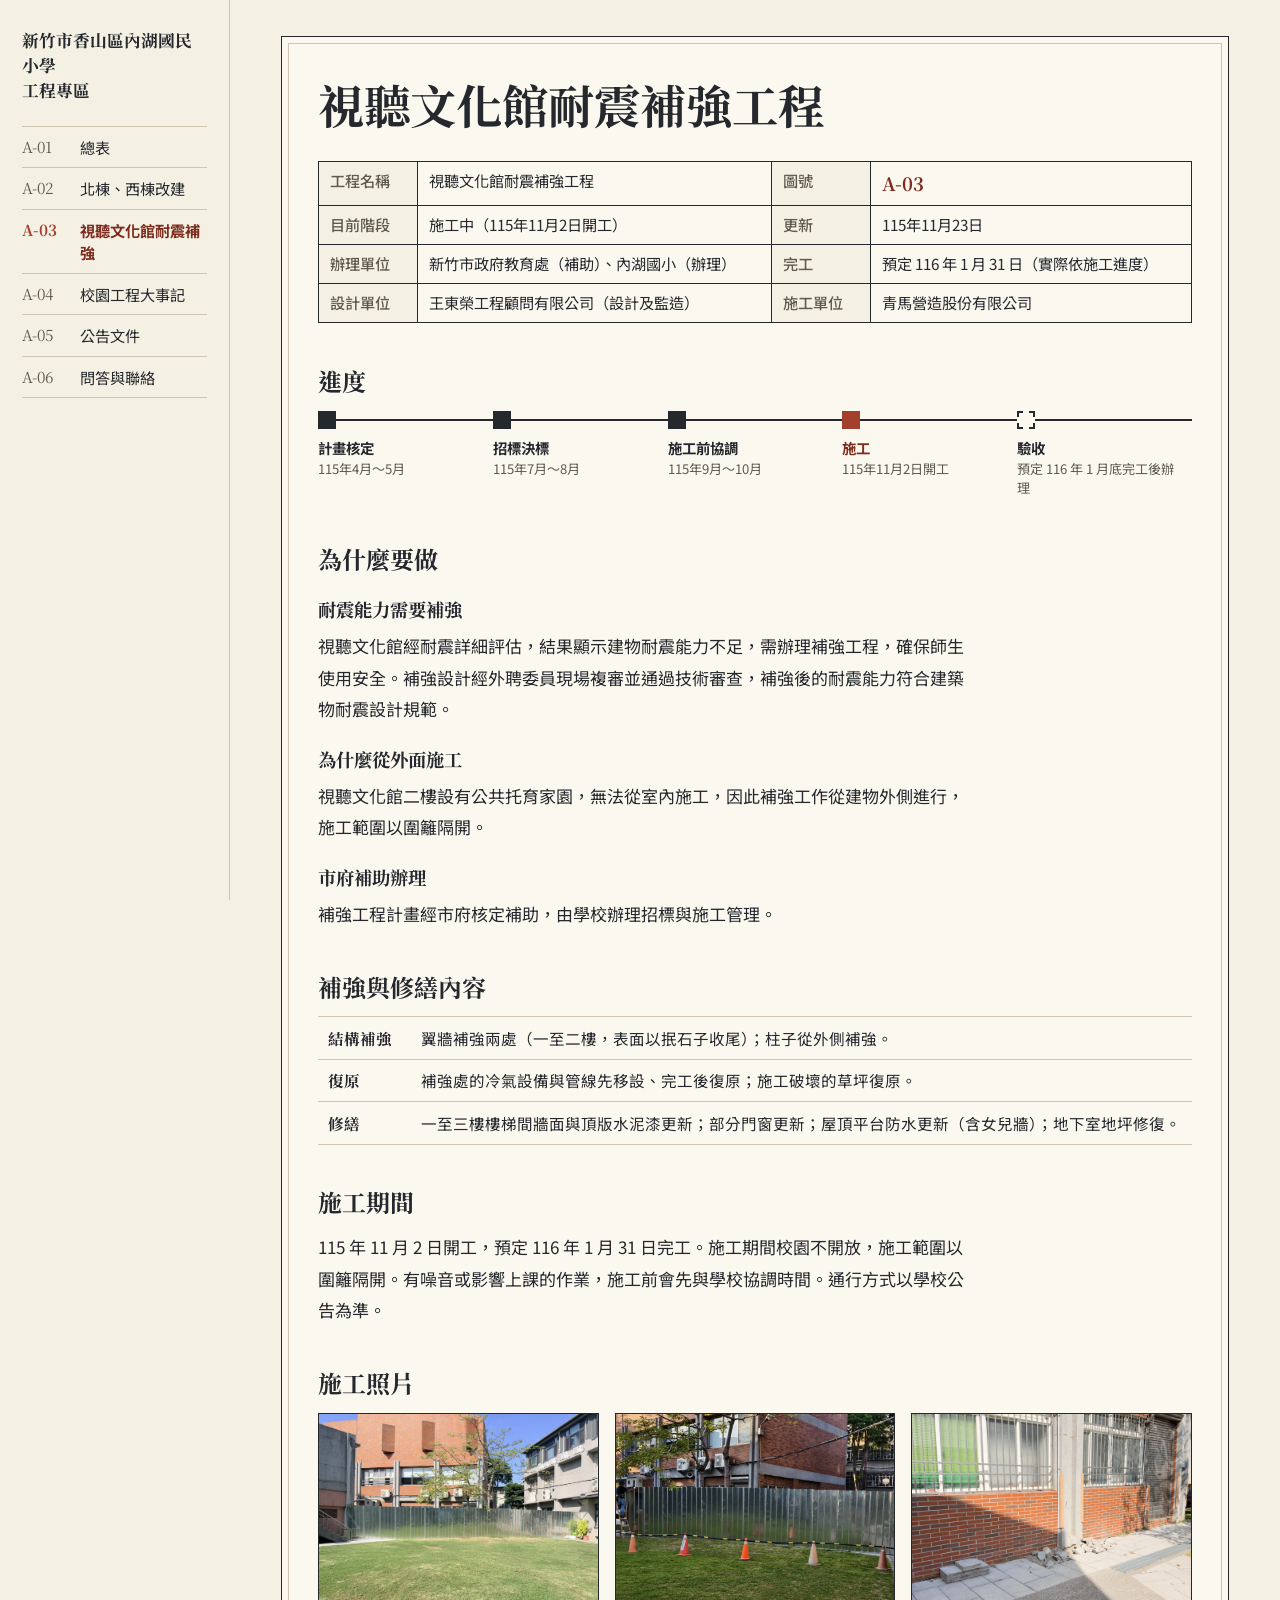
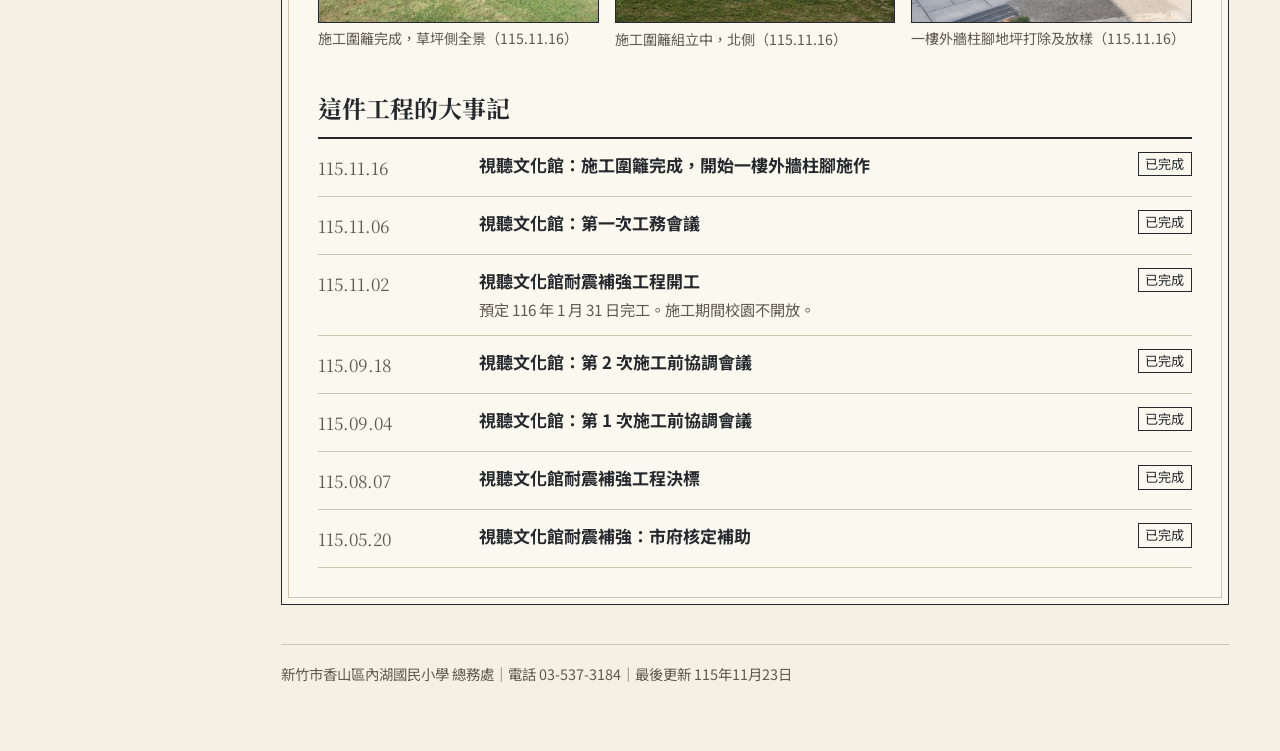
==== av.html @ 019565fd "手機選單格線對齊、點擊不再出現雜框" ====
<!doctype html>
<html lang="zh-Hant">
<head>
<meta charset="utf-8">
<meta name="viewport" content="width=device-width,initial-scale=1">
<title>視聽文化館耐震補強｜內湖國小工程專區</title>
<meta name="robots" content="noindex">
<link rel="preconnect" href="https://fonts.googleapis.com">
<link href="https://fonts.googleapis.com/css2?family=Noto+Sans+TC:wght@400;500;700&family=Noto+Serif+TC:wght@600;700&display=swap" rel="stylesheet">
<link rel="stylesheet" href="css/style.css?v=4">
</head>
<body data-page="av">
<div class="layout" id="app"></div>
<script src="js/data.js?v=4"></script>
<script src="js/main.js?v=4"></script>
</body>
</html>
---- css/style.css ----
/* 工程專區：圖說冊版面。紙色底、墨色字、磚紅只用在「狀態與標註」。 */
:root{
  --paper:#f5f0e4; --sheet:#fbf8f0; --ink:#25282d; --ink2:#5f5a4e; --rule:#cfc6b2;
  --brick:#a2402d; --brick-ink:#7d2d1e; --slate:#3d4b57;
  --serif:"Noto Serif TC","Songti TC","PMingLiU",serif;
  --sans:"Noto Sans TC","PingFang TC","Microsoft JhengHei",sans-serif;
}
*{box-sizing:border-box}
html{scrollbar-color:var(--rule) var(--paper)}
body{margin:0;background:var(--paper);color:var(--ink);font:17px/1.85 var(--sans);font-variant-numeric:tabular-nums}
::selection{background:var(--brick);color:#fff}
a{color:var(--brick-ink);text-underline-offset:3px}
a,button{-webkit-tap-highlight-color:transparent}
a:focus{outline:none}
a:focus-visible,button:focus-visible{outline:3px solid var(--slate);outline-offset:-3px}
h1,h2,h3{font-family:var(--serif);font-weight:700;line-height:1.35;margin:0}
h1{font-size:clamp(1.9rem,4.6vw,2.9rem)}
h2{font-size:1.5rem;margin:2.6rem 0 .8rem}
h3{font-size:1.15rem;margin:1.4rem 0 .3rem}
p{margin:.5rem 0;max-width:38em}

.layout{display:grid;grid-template-columns:230px 1fr;min-height:100vh}
.index{position:sticky;top:0;align-self:start;height:100vh;padding:28px 22px;border-right:1px solid var(--rule);background:var(--paper)}
.index .school{font-family:var(--serif);font-weight:700;font-size:1.05rem;line-height:1.5;margin-bottom:1.4rem}
.index ol{list-style:none;margin:0;padding:0}
.index li a{display:grid;grid-template-columns:3.4em 1fr;gap:.4em;padding:.55rem 0;border-top:1px solid var(--rule);text-decoration:none;color:var(--ink);font-size:.95rem;line-height:1.5}
.index li:last-child a{border-bottom:1px solid var(--rule)}
.index li a .no{font-family:var(--serif);color:var(--ink2)}
.index li a:hover,.index li a[aria-current=page]{color:var(--brick-ink)}
.index li a[aria-current=page]{font-weight:700}
.index li a[aria-current=page] .no{color:var(--brick)}

main{padding:36px clamp(16px,4vw,56px) 64px;max-width:1180px;width:100%;margin:0 auto}
.sheet{background:var(--sheet);border:1px solid var(--ink);padding:clamp(18px,3vw,36px);position:relative}
.sheet::after{content:"";position:absolute;inset:6px;border:1px solid var(--rule);pointer-events:none}
.sheet>*{position:relative;z-index:1}

.titleblock{width:100%;border-collapse:collapse;margin-top:1.6rem;font-size:.95rem}
.titleblock th,.titleblock td{border:1px solid var(--ink);padding:.45rem .7rem;text-align:left;vertical-align:top;line-height:1.55}
.titleblock th{width:6.5em;font-weight:500;color:var(--ink2);background:var(--paper)}
.titleblock .no{font-family:var(--serif);font-weight:700;font-size:1.15rem;color:var(--brick-ink)}

.stages{list-style:none;margin:1.4rem 0 0;padding:0;display:grid;grid-template-columns:repeat(var(--n),1fr);gap:0;border-top:2px solid var(--ink)}
.stages li{padding:.7rem .6rem .2rem 0;font-size:.9rem;line-height:1.5;position:relative}
.stages li::before{content:"";display:block;width:14px;height:14px;border:2px solid var(--ink);background:var(--sheet);margin:-1.35rem 0 .5rem;position:relative}
.stages li.done::before{background:var(--ink)}
.stages li.now::before{background:var(--brick);border-color:var(--brick)}
.stages li.tbd::before,.stages li.plan::before{border-style:dashed}
.stages .w{display:block;color:var(--ink2);font-size:.82rem}
.stages .st{font-weight:700}
.stages li.now .st{color:var(--brick-ink)}

.stamp{display:inline-block;border:1.5px solid var(--ink2);color:var(--ink2);padding:0 .5em;font-size:.82rem;line-height:1.7;white-space:nowrap}
.stamp.done{border-color:var(--ink);color:var(--ink)}
.stamp.now{border-color:var(--brick);background:var(--brick);color:#fff}
.stamp.plan{border-style:dashed}
.stamp.tbd{border-style:dotted}

.notice{border:2px solid var(--brick);padding:1rem 1.2rem;margin:1.6rem 0 0;background:var(--sheet)}
.notice h2{margin:0 0 .3rem;font-size:1.25rem;color:var(--brick-ink)}
.notice p{margin:0}

.two{display:grid;grid-template-columns:1fr 1fr;gap:28px;margin-top:2rem}
.two .sheet{display:flex;flex-direction:column}
.two .sheet .ph{aspect-ratio:16/9;margin:0 0 1rem;border:1px solid var(--ink);background:var(--paper);display:grid;place-items:center;color:var(--ink2);font-size:.9rem;text-align:center;padding:1rem;overflow:hidden}
.two .sheet .ph img{width:100%;height:100%;object-fit:cover;display:block}
.two .sheet h2{margin:0 0 .4rem;font-size:1.3rem}
.two .sheet .more{margin-top:auto;padding-top:1rem;font-weight:700}

.rows{list-style:none;margin:0;padding:0;border-top:2px solid var(--ink)}
.rows li{display:grid;grid-template-columns:8.5em 1fr auto;gap:1rem;padding:.8rem 0;border-bottom:1px solid var(--rule);align-items:start}
.rows .date{font-family:var(--serif);color:var(--ink2)}
.rows .t{font-weight:700;line-height:1.55}
.rows .d{color:var(--ink2);font-size:.95rem;line-height:1.7;margin:.15rem 0 0}
.rows .k{font-size:.82rem;color:var(--ink2);margin-right:.5em}

.filters{display:flex;flex-wrap:wrap;gap:.5rem;margin:1rem 0}
.filters button{font:inherit;font-size:.92rem;padding:.3rem .9rem;border:1px solid var(--ink);background:var(--sheet);color:var(--ink);cursor:pointer}
.filters button[aria-pressed=true]{background:var(--ink);color:var(--paper)}

.gal{display:grid;grid-template-columns:repeat(auto-fit,minmax(220px,1fr));gap:16px;margin-top:.8rem}
.gal figure{margin:0}
.gal img{width:100%;aspect-ratio:4/3;object-fit:cover;display:block;border:1px solid var(--ink)}
.gal figcaption{font-size:.88rem;color:var(--ink2);margin-top:.35rem;line-height:1.55}
.floor{width:100%;border-collapse:collapse;margin:.4rem 0 1rem;font-size:.97rem}
.floor td{border-top:1px solid var(--rule);padding:.4rem .6rem;vertical-align:top}
.floor td:first-child{width:3em;font-family:var(--serif);font-weight:700}
.floor tr:last-child td{border-bottom:1px solid var(--rule)}

details{border-top:1px solid var(--rule);padding:.7rem 0}
details:last-of-type{border-bottom:1px solid var(--rule)}
summary{cursor:pointer;font-weight:700;font-family:var(--serif);font-size:1.05rem}
details p{margin-top:.5rem}

footer{margin-top:2.4rem;padding-top:1rem;border-top:1px solid var(--rule);font-size:.9rem;color:var(--ink2)}
.sample{border:1px dashed var(--brick);padding:.5rem .8rem;margin:0 0 1.2rem;font-size:.9rem;color:var(--brick-ink);background:var(--sheet)}

.two .stages{grid-template-columns:1fr;border-top:0;border-left:2px solid var(--ink);margin-left:7px}
.two .stages li{padding:.1rem 0 .9rem 1.2rem}
.two .stages li::before{position:absolute;left:-9px;top:.35rem;margin:0}
.two .stages .w{display:inline;margin-left:.6em}
@media (max-width:860px){
  .layout{grid-template-columns:minmax(0,1fr)}
  main{min-width:0}
  .index ol{max-width:100%}
  .index{position:static;height:auto;border-right:0;border-bottom:1px solid var(--rule);padding:14px 16px}
  .index .school{margin-bottom:.6rem}
  .index ol{display:grid;grid-template-columns:1fr 1fr;border-top:1px solid var(--ink);border-left:1px solid var(--ink)}
  .index li{display:flex}
  .index li a{flex:1;display:grid;grid-template-columns:3em 1fr;align-items:center;min-height:48px;padding:.4rem .6rem;border:0!important;border-right:1px solid var(--ink)!important;border-bottom:1px solid var(--ink)!important;font-size:.95rem;line-height:1.35}
  .index li a:active{background:var(--rule)}
  .index li a[aria-current=page]{background:var(--ink);color:var(--paper)}
  .index li a[aria-current=page] .no{color:var(--paper)}
  .two{grid-template-columns:1fr}
  .stages{grid-template-columns:1fr;border-top:0;border-left:2px solid var(--ink);margin-left:7px}
  .stages li{padding:.1rem 0 1rem 1.2rem}
  .stages li::before{position:absolute;left:-9px;top:.35rem;margin:0}
  .rows li{grid-template-columns:1fr auto}
  .rows .date{grid-column:1/-1}
  .titleblock,.titleblock tbody,.titleblock tr{display:block;width:100%}
  .titleblock tr{border:1px solid var(--ink);border-bottom:0}
  .titleblock tr:last-child{border-bottom:1px solid var(--ink)}
  .titleblock th,.titleblock td{display:block;width:auto;border:0;padding:.3rem .7rem;overflow-wrap:anywhere}
  .titleblock th{padding-bottom:0;font-size:.82rem}
  .sheet{padding:18px 14px}
  .sheet::after{inset:4px}
}
@media (prefers-reduced-motion:no-preference){a,button{transition:color .15s,background .15s}}
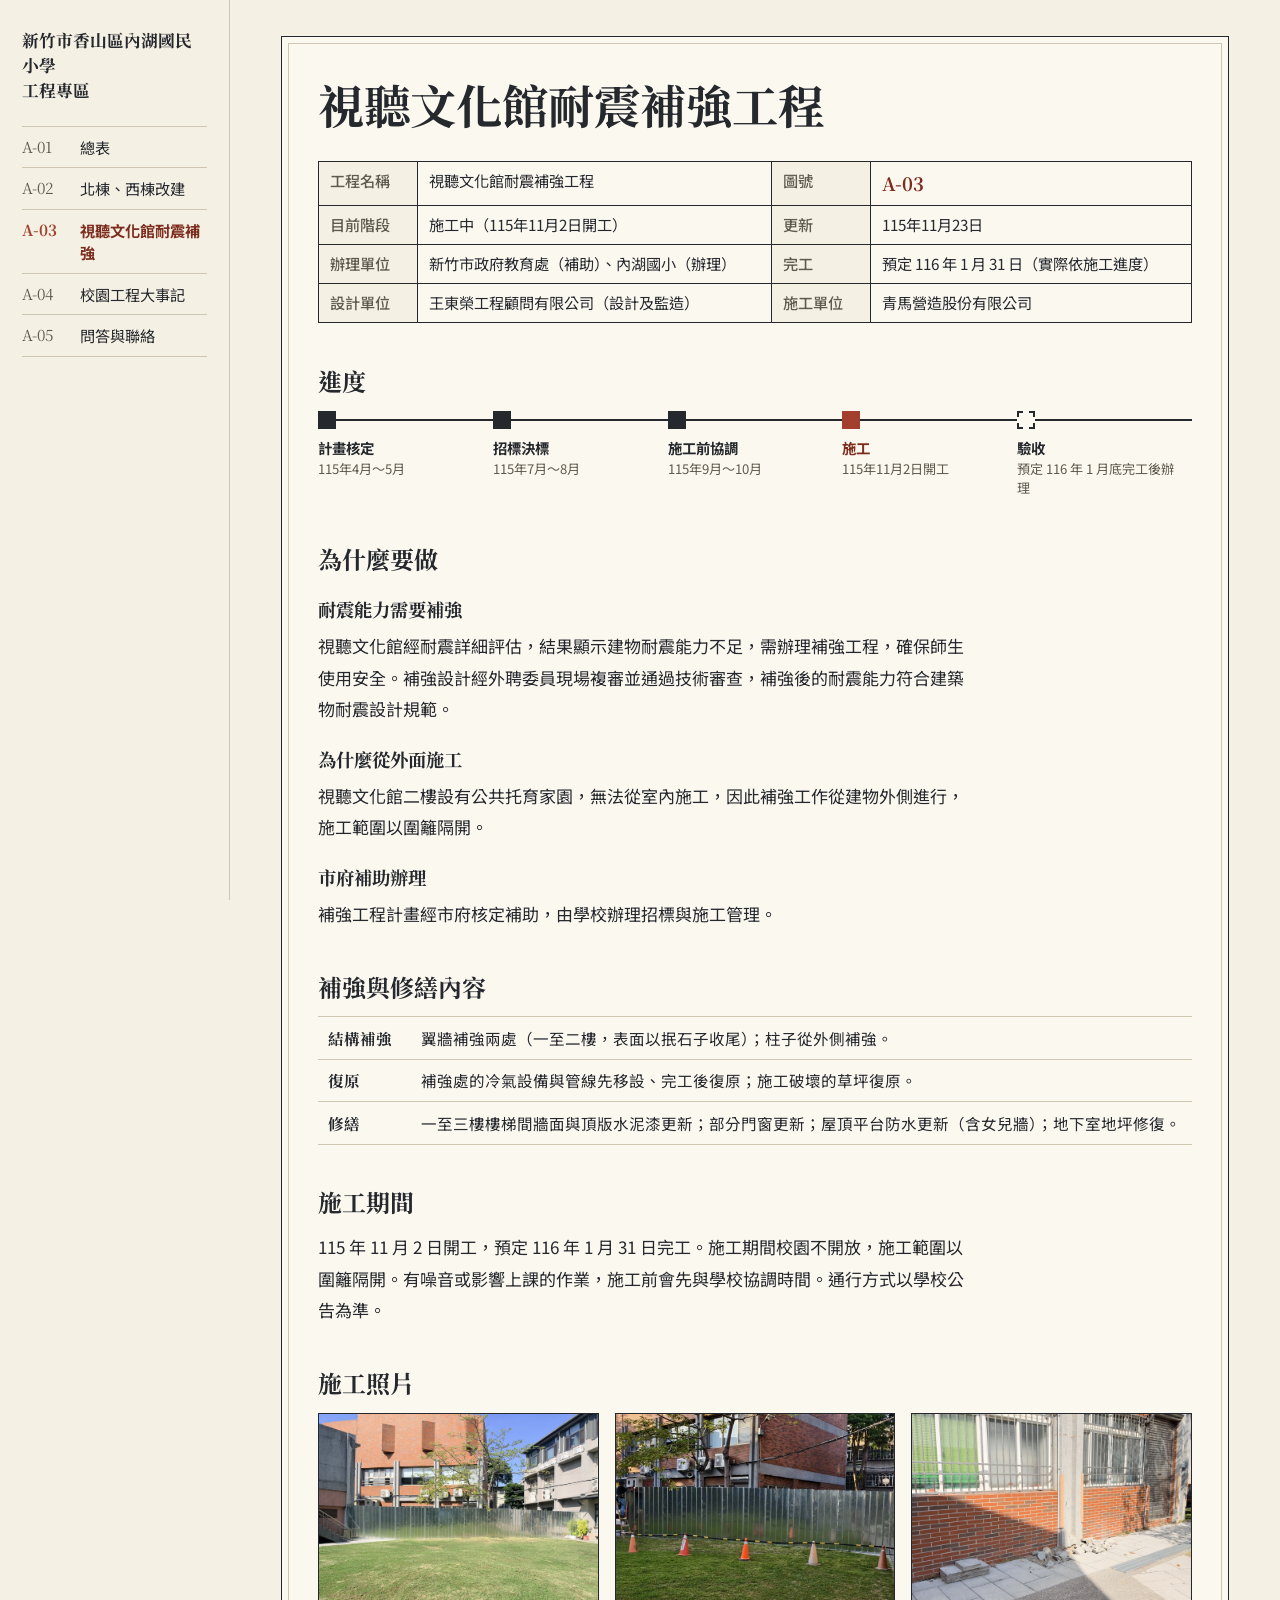
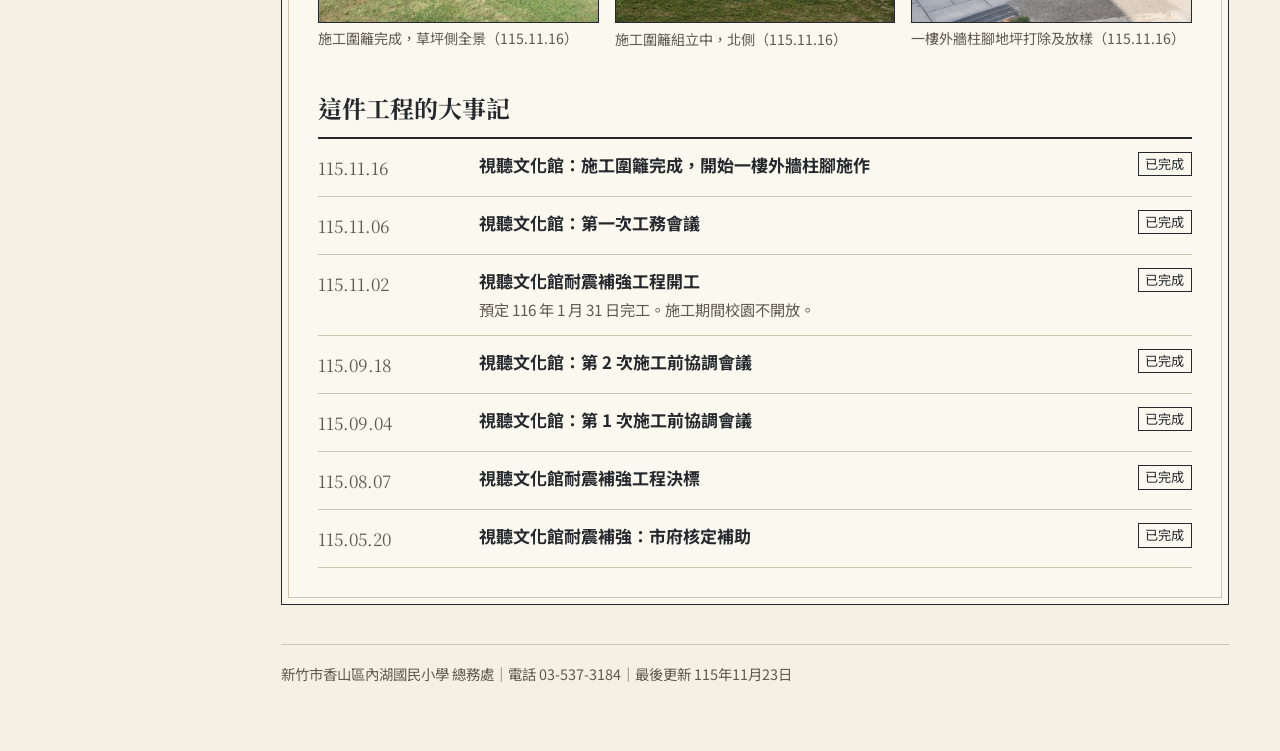
==== commit 067acfc8: "移除公告文件頁，問答改為 A-05" ====
--- a/av.html
+++ b/av.html
@@ -7,11 +7,11 @@
 <meta name="robots" content="noindex">
 <link rel="preconnect" href="https://fonts.googleapis.com">
 <link href="https://fonts.googleapis.com/css2?family=Noto+Sans+TC:wght@400;500;700&family=Noto+Serif+TC:wght@600;700&display=swap" rel="stylesheet">
-<link rel="stylesheet" href="css/style.css?v=4">
+<link rel="stylesheet" href="css/style.css?v=5">
 </head>
 <body data-page="av">
 <div class="layout" id="app"></div>
-<script src="js/data.js?v=4"></script>
-<script src="js/main.js?v=4"></script>
+<script src="js/data.js?v=5"></script>
+<script src="js/main.js?v=5"></script>
 </body>
 </html>
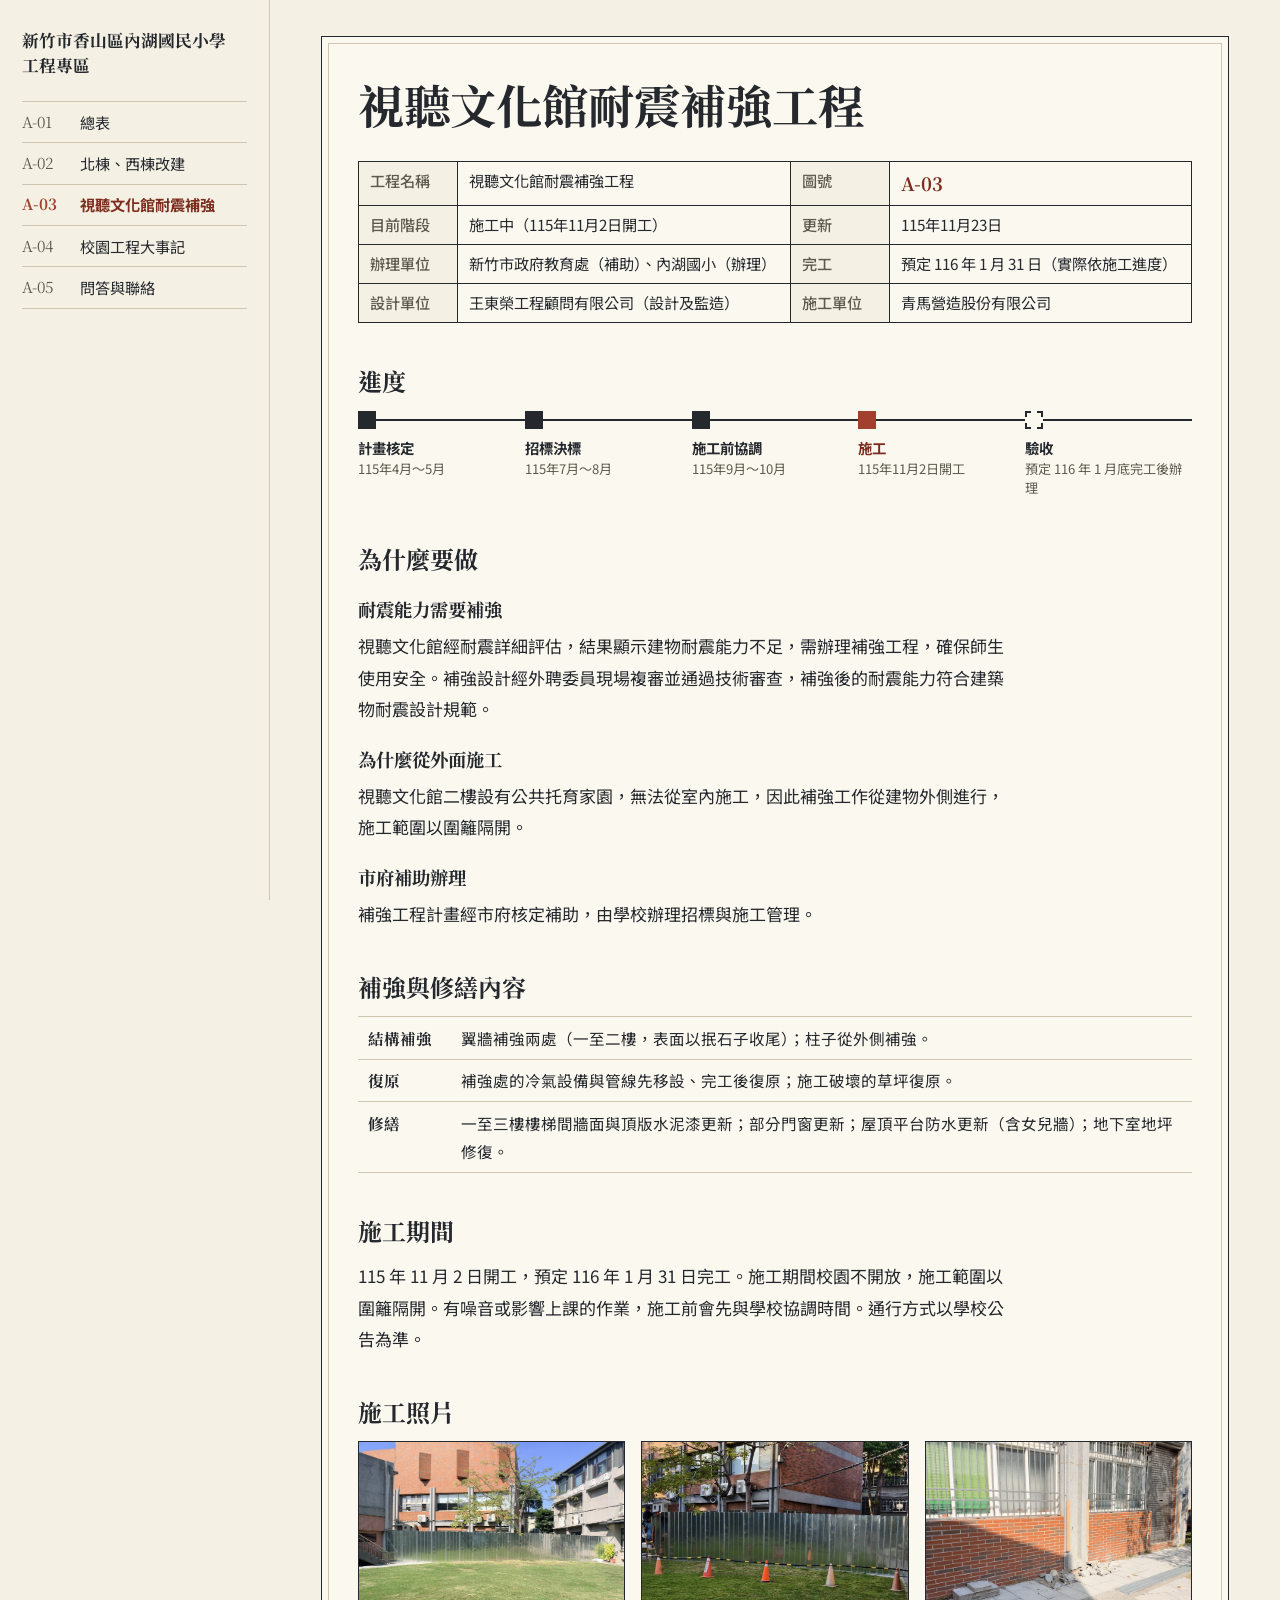
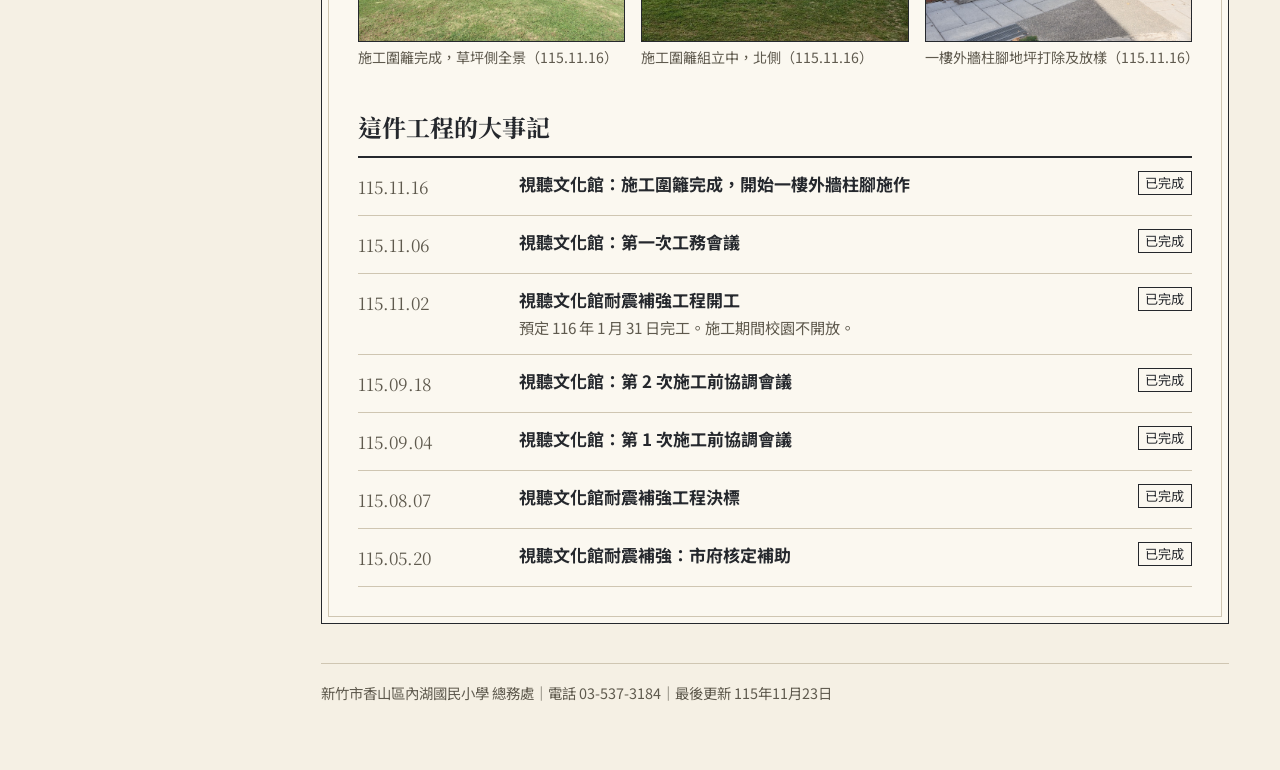
==== commit 694d45f7: "目錄欄加寬、標題與段落避免單字落行" ====
--- a/av.html
+++ b/av.html
@@ -7,11 +7,11 @@
 <meta name="robots" content="noindex">
 <link rel="preconnect" href="https://fonts.googleapis.com">
 <link href="https://fonts.googleapis.com/css2?family=Noto+Sans+TC:wght@400;500;700&family=Noto+Serif+TC:wght@600;700&display=swap" rel="stylesheet">
-<link rel="stylesheet" href="css/style.css?v=5">
+<link rel="stylesheet" href="css/style.css?v=6">
 </head>
 <body data-page="av">
 <div class="layout" id="app"></div>
-<script src="js/data.js?v=5"></script>
-<script src="js/main.js?v=5"></script>
+<script src="js/data.js?v=6"></script>
+<script src="js/main.js?v=6"></script>
 </body>
 </html>
--- a/css/style.css
+++ b/css/style.css
@@ -17,9 +17,11 @@
 h1{font-size:clamp(1.9rem,4.6vw,2.9rem)}
 h2{font-size:1.5rem;margin:2.6rem 0 .8rem}
 h3{font-size:1.15rem;margin:1.4rem 0 .3rem}
-p{margin:.5rem 0;max-width:38em}
+p{margin:.5rem 0;max-width:38em;text-wrap:pretty}
+h1,h2,h3,summary,.rows .t,.stages .st,.index li a span:last-child,.notice h2,.two .sheet h2{text-wrap:balance}
+.titleblock td,.rows .d,.gal figcaption,.floor td{text-wrap:pretty}
 
-.layout{display:grid;grid-template-columns:230px 1fr;min-height:100vh}
+.layout{display:grid;grid-template-columns:270px 1fr;min-height:100vh}
 .index{position:sticky;top:0;align-self:start;height:100vh;padding:28px 22px;border-right:1px solid var(--rule);background:var(--paper)}
 .index .school{font-family:var(--serif);font-weight:700;font-size:1.05rem;line-height:1.5;margin-bottom:1.4rem}
 .index ol{list-style:none;margin:0;padding:0}
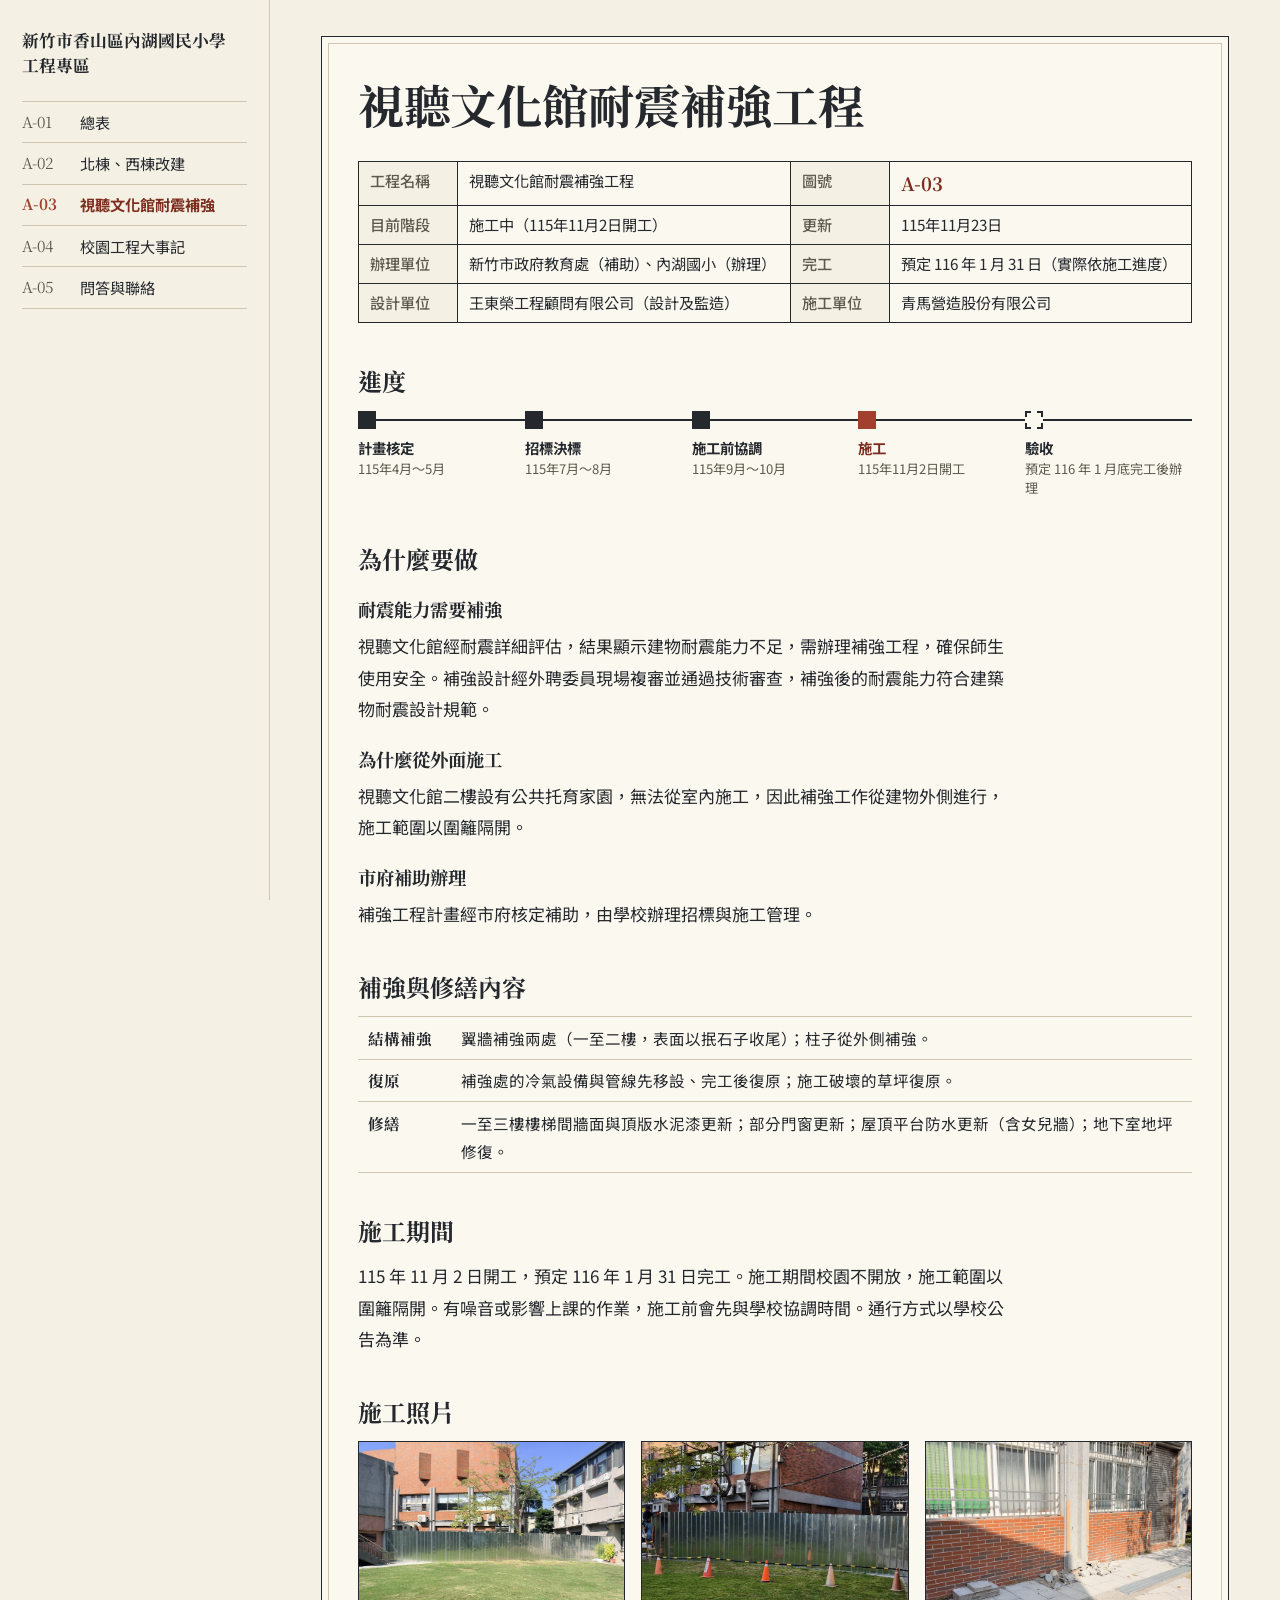
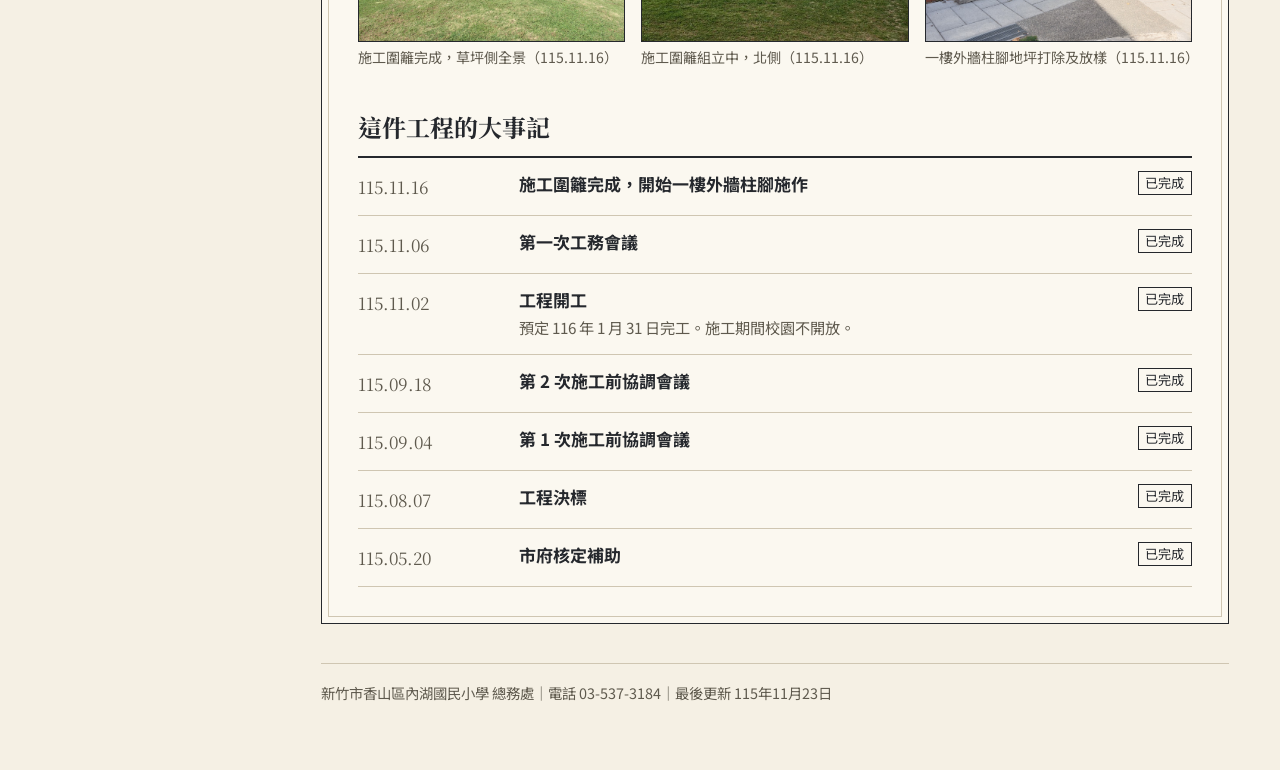
==== commit 0e6344c3: "移除說明式句子、修正大事記標題重複" ====
--- a/av.html
+++ b/av.html
@@ -7,11 +7,11 @@
 <meta name="robots" content="noindex">
 <link rel="preconnect" href="https://fonts.googleapis.com">
 <link href="https://fonts.googleapis.com/css2?family=Noto+Sans+TC:wght@400;500;700&family=Noto+Serif+TC:wght@600;700&display=swap" rel="stylesheet">
-<link rel="stylesheet" href="css/style.css?v=6">
+<link rel="stylesheet" href="css/style.css?v=8">
 </head>
 <body data-page="av">
 <div class="layout" id="app"></div>
-<script src="js/data.js?v=6"></script>
-<script src="js/main.js?v=6"></script>
+<script src="js/data.js?v=8"></script>
+<script src="js/main.js?v=8"></script>
 </body>
 </html>
--- a/css/style.css
+++ b/css/style.css
@@ -74,7 +74,8 @@
 .rows .date{font-family:var(--serif);color:var(--ink2)}
 .rows .t{font-weight:700;line-height:1.55}
 .rows .d{color:var(--ink2);font-size:.95rem;line-height:1.7;margin:.15rem 0 0}
-.rows .k{font-size:.82rem;color:var(--ink2);margin-right:.5em}
+.rows .k{font-size:.85rem;font-weight:500;color:var(--ink2)}
+.rows .k::after{content:"｜";margin:0 .15em}
 
 .filters{display:flex;flex-wrap:wrap;gap:.5rem;margin:1rem 0}
 .filters button{font:inherit;font-size:.92rem;padding:.3rem .9rem;border:1px solid var(--ink);background:var(--sheet);color:var(--ink);cursor:pointer}
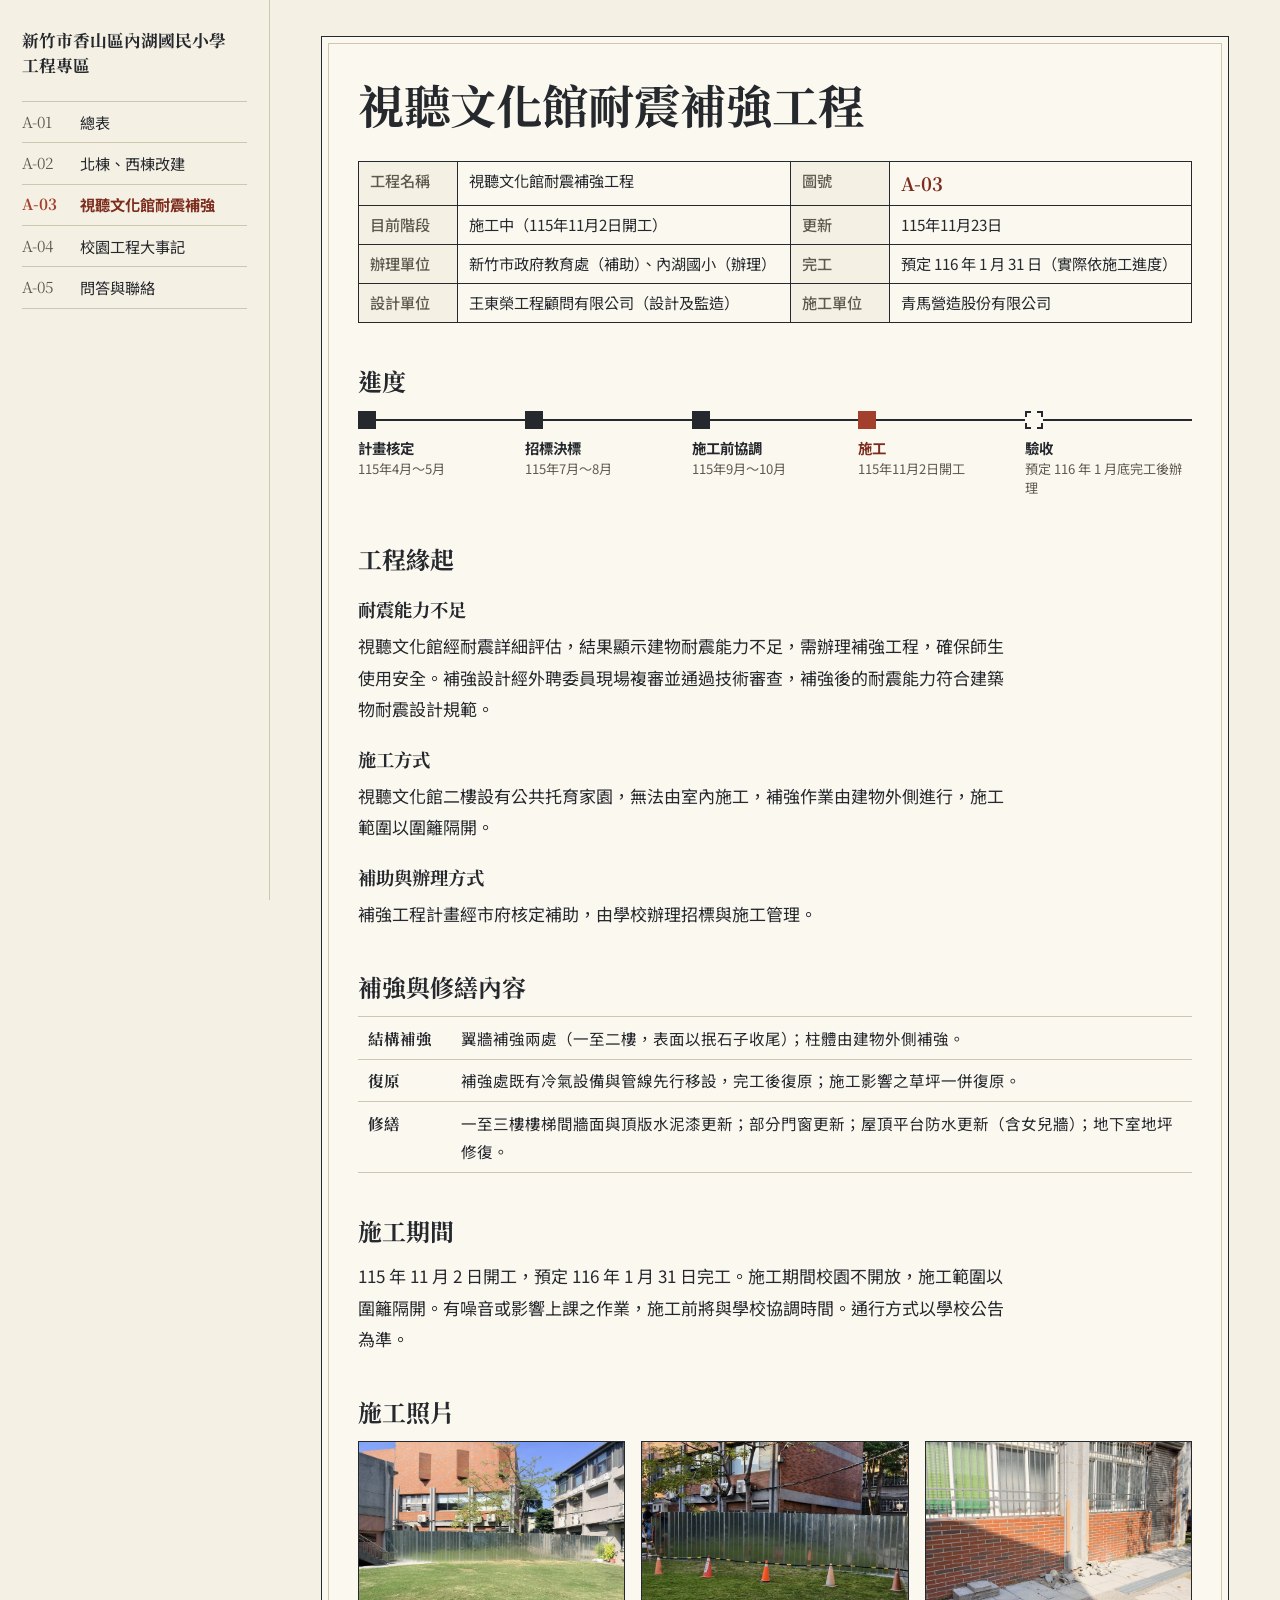
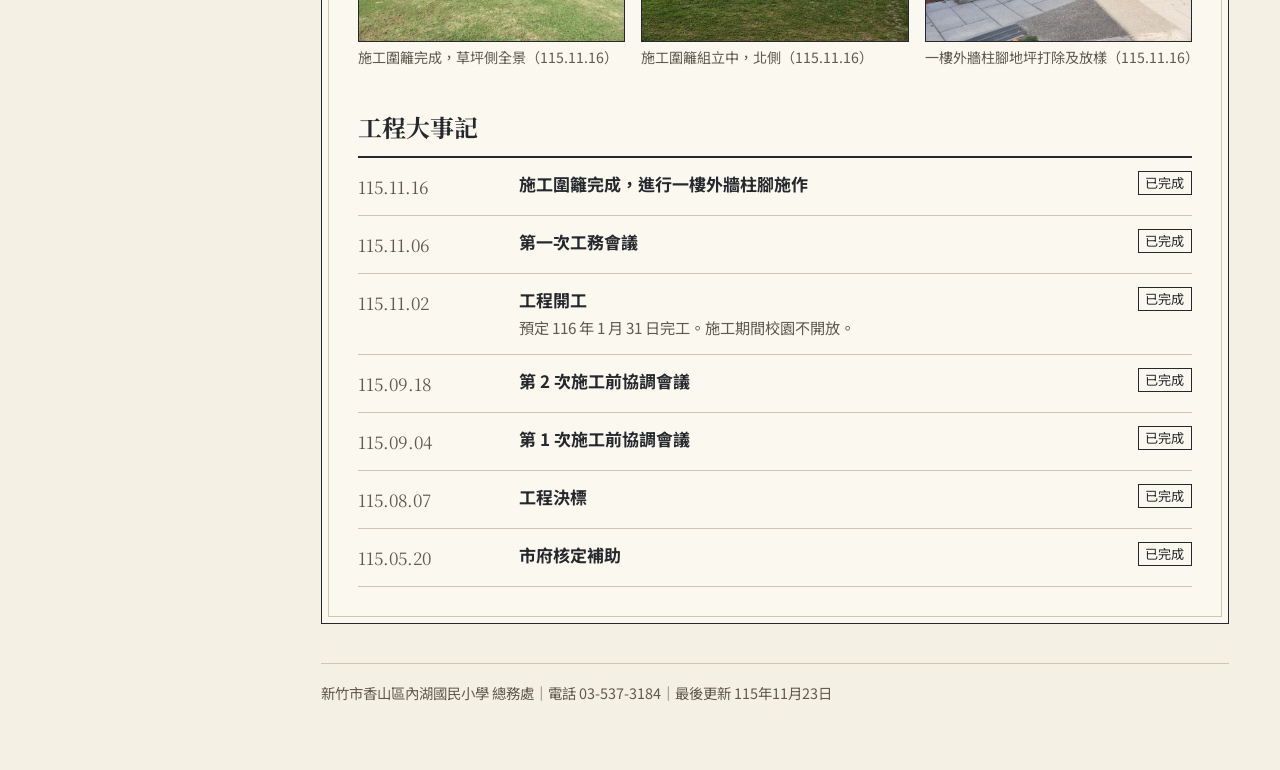
==== commit 26ac3bfe: "全站用語改為正式書面語氣" ====
--- a/av.html
+++ b/av.html
@@ -7,11 +7,11 @@
 <meta name="robots" content="noindex">
 <link rel="preconnect" href="https://fonts.googleapis.com">
 <link href="https://fonts.googleapis.com/css2?family=Noto+Sans+TC:wght@400;500;700&family=Noto+Serif+TC:wght@600;700&display=swap" rel="stylesheet">
-<link rel="stylesheet" href="css/style.css?v=8">
+<link rel="stylesheet" href="css/style.css?v=10">
 </head>
 <body data-page="av">
 <div class="layout" id="app"></div>
-<script src="js/data.js?v=8"></script>
-<script src="js/main.js?v=8"></script>
+<script src="js/data.js?v=10"></script>
+<script src="js/main.js?v=10"></script>
 </body>
 </html>
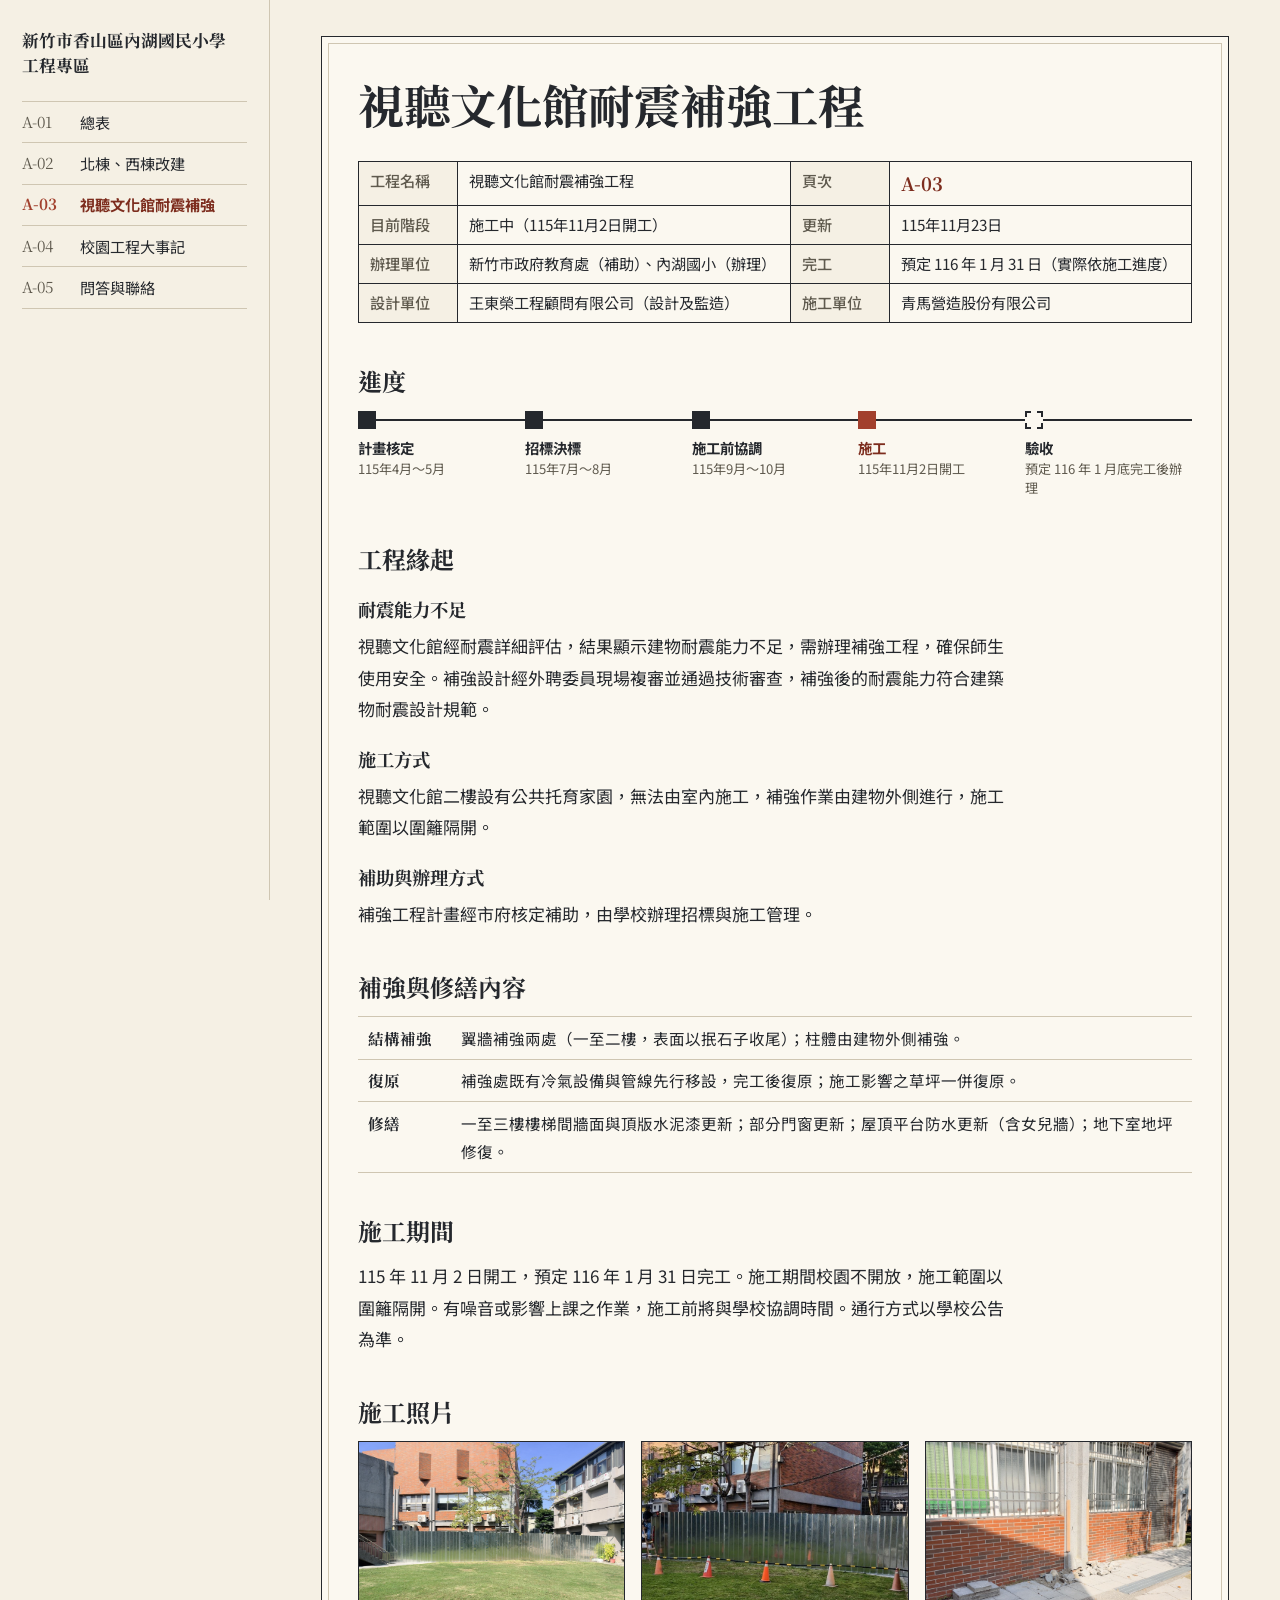
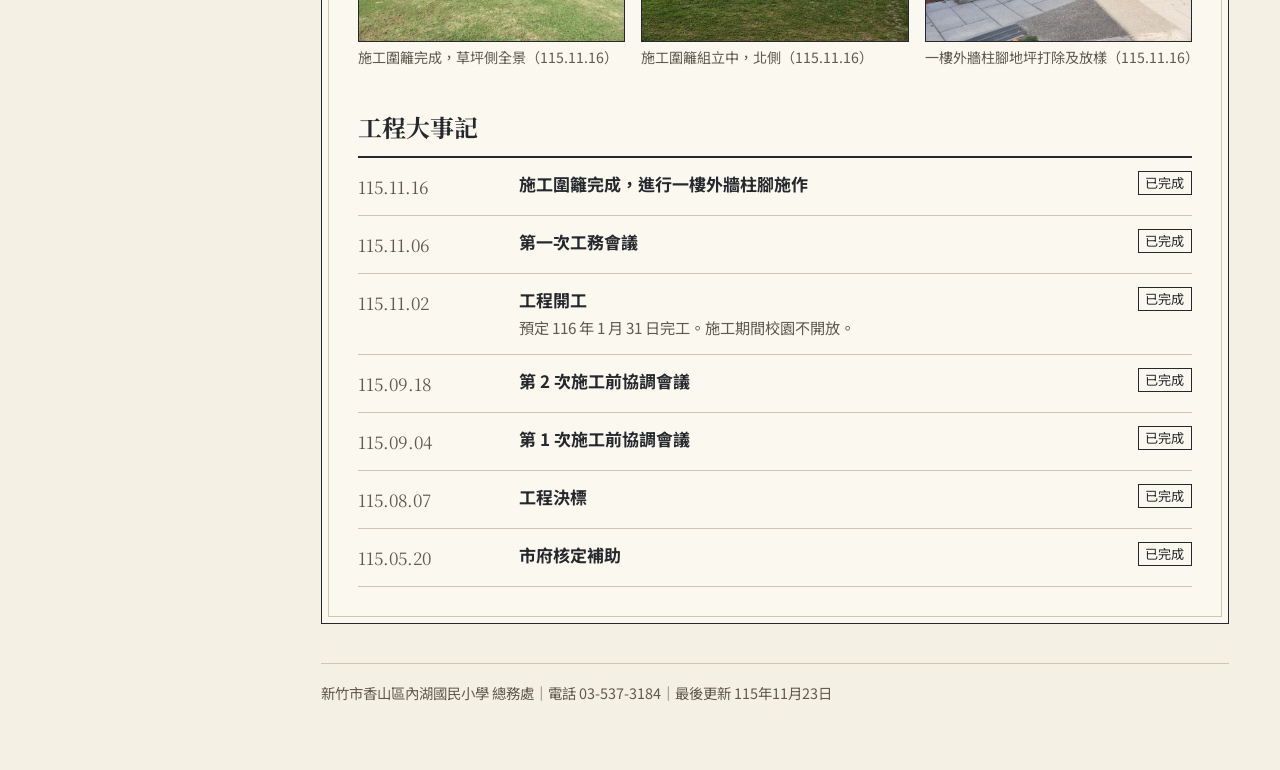
==== commit dd44fbad: "標題欄「圖號」改為「頁次」" ====
--- a/av.html
+++ b/av.html
@@ -7,11 +7,11 @@
 <meta name="robots" content="noindex">
 <link rel="preconnect" href="https://fonts.googleapis.com">
 <link href="https://fonts.googleapis.com/css2?family=Noto+Sans+TC:wght@400;500;700&family=Noto+Serif+TC:wght@600;700&display=swap" rel="stylesheet">
-<link rel="stylesheet" href="css/style.css?v=10">
+<link rel="stylesheet" href="css/style.css?v=13">
 </head>
 <body data-page="av">
 <div class="layout" id="app"></div>
-<script src="js/data.js?v=10"></script>
-<script src="js/main.js?v=10"></script>
+<script src="js/data.js?v=13"></script>
+<script src="js/main.js?v=13"></script>
 </body>
 </html>
